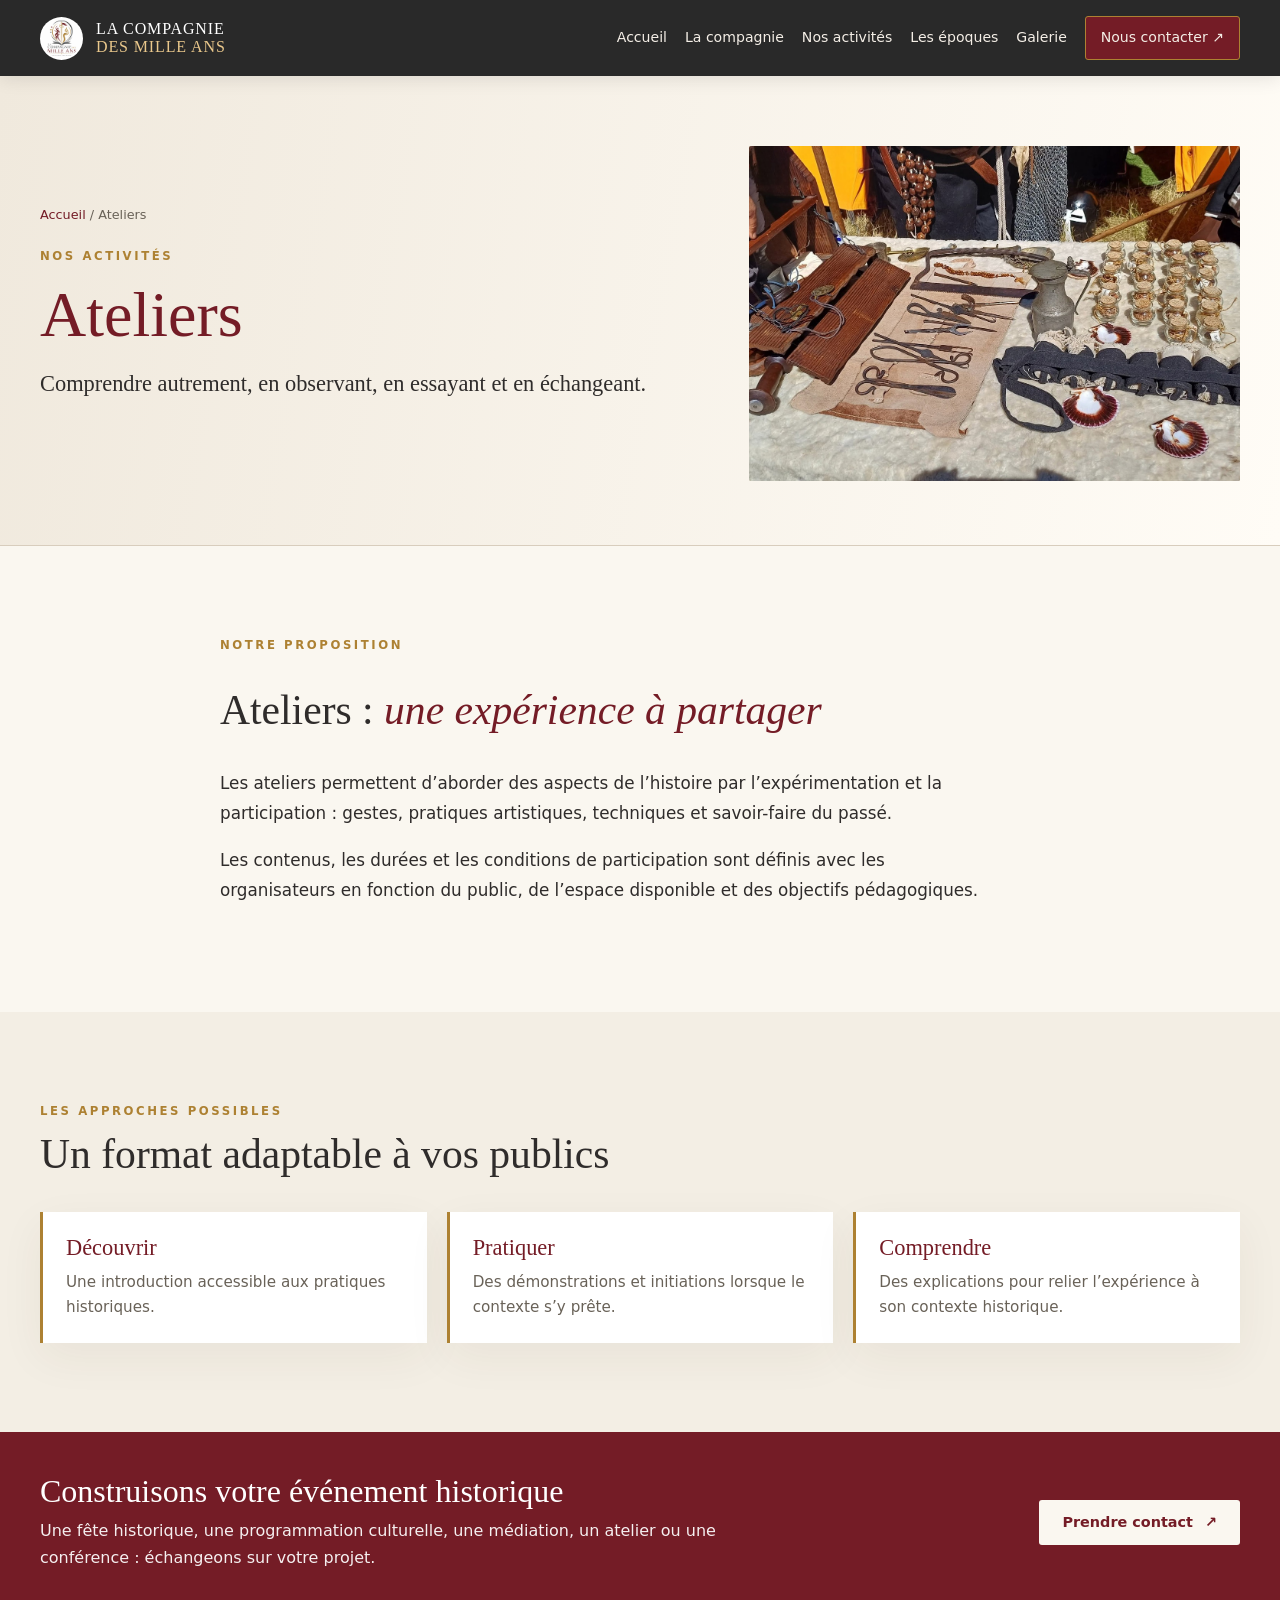
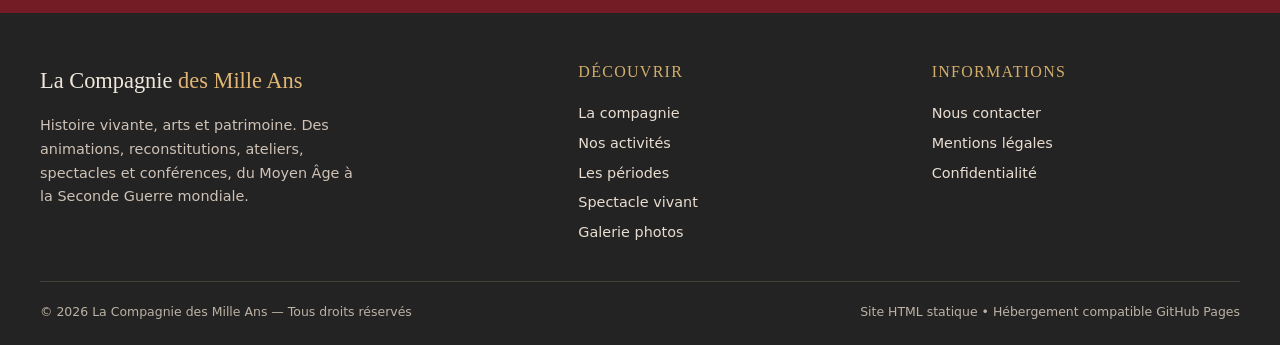
==== ateliers.html @ 69346e16 "Add files via upload" ====
<!doctype html><html lang="fr"><head><meta charset="utf-8"><meta name="viewport" content="width=device-width,initial-scale=1">
<title>Ateliers | La Compagnie des Mille Ans</title><meta name="description" content="Ateliers historiques participatifs pour différents publics."><meta name="theme-color" content="#292929">
<meta property="og:type" content="website"><meta property="og:site_name" content="La Compagnie des Mille Ans"><meta property="og:title" content="Ateliers"><meta property="og:description" content="Ateliers historiques participatifs pour différents publics.">
<link rel="icon" href="assets/images/favicon.svg" type="image/svg+xml"><link rel="stylesheet" href="assets/css/styles.css">
<script defer src="assets/js/config.js"></script><script defer src="assets/js/site.js"></script></head><body><a class="skip-link" href="#contenu">Aller au contenu</a>
<header class="site-header"><div class="container header-inner">
<a href="index.html" class="brand" aria-label="La Compagnie des Mille Ans, accueil"><img class="brand-mark" src="assets/images/logo-officiel.webp" width="43" height="43" alt=""><span class="brand-title">La Compagnie <strong>des Mille Ans</strong></span></a>
<button class="menu-toggle" type="button" aria-expanded="false" aria-controls="menu-principal" aria-label="Afficher le menu">☰</button>
<nav id="menu-principal" class="main-nav" aria-label="Navigation principale"><a class="nav-link" href="index.html">Accueil</a><a class="nav-link" href="compagnie.html">La compagnie</a><a class="nav-link" href="activites.html">Nos activités</a><a class="nav-link" href="periodes.html">Les époques</a><a class="nav-link" href="galerie.html">Galerie</a><a class="nav-link nav-cta" href="contact.html">Nous contacter ↗</a></nav></div></header>
<main id="contenu"><section class="page-banner"><div class="container page-banner-grid"><div><div class="breadcrumb"><a href="index.html">Accueil</a> / Ateliers</div><div class="eyebrow" style="margin-top:22px">Nos activités</div><h1>Ateliers</h1><p class="lead">Comprendre autrement, en observant, en essayant et en échangeant.</p></div><div class="photo-frame " data-photo="ateliers" data-alt="Atelier et savoir-faire" >
    <div class="placeholder" aria-label="Photographie de la compagnie"><span class="placeholder-symbol" aria-hidden="true">✦</span><strong>Atelier et savoir-faire</strong><small>Photographie de la compagnie</small></div></div></div></section><section class="section"><div class="narrow prose"><div class="eyebrow">Notre proposition</div><h2>Ateliers : <span class="burgundy italic">une expérience à partager</span></h2><p>Les ateliers permettent d’aborder des aspects de l’histoire par l’expérimentation et la participation : gestes, pratiques artistiques, techniques et savoir-faire du passé.</p><p>Les contenus, les durées et les conditions de participation sont définis avec les organisateurs en fonction du public, de l’espace disponible et des objectifs pédagogiques.</p></div></section>
<section class="section section-paper"><div class="container"><div class="section-header"><div class="eyebrow">Les approches possibles</div><h2>Un format adaptable à vos publics</h2></div><div class="info-grid"><div class="info-panel"><h3>Découvrir</h3><p>Une introduction accessible aux pratiques historiques.</p></div><div class="info-panel"><h3>Pratiquer</h3><p>Des démonstrations et initiations lorsque le contexte s’y prête.</p></div><div class="info-panel"><h3>Comprendre</h3><p>Des explications pour relier l’expérience à son contexte historique.</p></div></div></div></section><section class="cta-band"><div class="container cta-inner"><div><h2>Construisons votre événement historique</h2><p>Une fête historique, une programmation culturelle, une médiation, un atelier ou une conférence : échangeons sur votre projet.</p></div><a class="btn" href="contact.html">Prendre contact <span aria-hidden="true">↗</span></a></div></section></main><footer class="site-footer"><div class="container"><div class="footer-grid"><div>
<div class="footer-title">La Compagnie <span>des Mille Ans</span></div>
<p class="small" style="max-width:36ch;color:#cec2b6;margin-top:14px">Histoire vivante, arts et patrimoine. Des animations, reconstitutions, ateliers, spectacles et conférences, du Moyen Âge à la Seconde Guerre mondiale.</p>
</div><div class="footer-col"><h4>Découvrir</h4><a href="compagnie.html">La compagnie</a><a href="activites.html">Nos activités</a><a href="periodes.html">Les périodes</a><a href="spectacles.html">Spectacle vivant</a><a href="galerie.html">Galerie photos</a></div>
<div class="footer-col"><h4>Informations</h4><a href="contact.html">Nous contacter</a><a href="mentions-legales.html">Mentions légales</a><a href="confidentialite.html">Confidentialité</a></div></div>
<div class="footer-bottom"><span>© <span class="current-year">2026</span> La Compagnie des Mille Ans — Tous droits réservés</span><span>Site HTML statique • Hébergement compatible GitHub Pages</span></div></div></footer></body></html>
---- assets/css/styles.css ----
/* LA COMPAGNIE DES MILLE ANS — Charte inspirée du logo officiel.
   Bordeaux #741c26 | or vieilli #b38a3b | anthracite #2d2d2d | ivoire #faf7f0 */
:root{--burgundy:#741c26;--burgundy-dark:#55131c;--gold:#ad8132;--charcoal:#292929;--ink:#2f2c2b;--muted:#696258;--ivory:#faf7f0;--paper:#f3eee4;--edge:#d8cdbd;--white:#fff;--font-title:Georgia,'Times New Roman',serif;--font-body:system-ui,-apple-system,'Segoe UI',Roboto,Arial,sans-serif;--shadow:0 14px 45px rgba(62,46,36,.06)}
*{box-sizing:border-box}html{scroll-behavior:smooth;scroll-padding-top:90px}body{margin:0;background:var(--ivory);color:var(--ink);font-family:var(--font-body);font-size:16px;line-height:1.65}img{max-width:100%;display:block}a{color:inherit}button,input,textarea{font:inherit}button{cursor:pointer}a:focus-visible,button:focus-visible{outline:3px solid var(--gold);outline-offset:4px}h1,h2,h3,h4,p{margin-top:0}h1,h2,h3,h4{font-family:var(--font-title);font-weight:normal;line-height:1.12}h1{font-size:clamp(2.6rem,5vw,5rem)}h2{font-size:clamp(2rem,3.25vw,3.5rem)}h3{font-size:1.65rem}p{max-width:72ch}.container{width:min(1200px,calc(100% - 44px));margin-inline:auto}.narrow{width:min(840px,calc(100% - 44px));margin-inline:auto}.eyebrow{font-size:.73rem;letter-spacing:.22em;text-transform:uppercase;color:var(--gold);font-weight:750}.burgundy{color:var(--burgundy)}.gold{color:var(--gold)}.italic{font-style:italic}.small{font-size:.9rem}.muted{color:var(--muted)}.line{width:64px;height:2px;background:var(--gold);margin:20px 0}.rule{border:0;border-top:1px solid var(--edge);margin:25px 0}.sr-only{position:absolute;width:1px;height:1px;clip:rect(0 0 0 0);overflow:hidden;white-space:nowrap}.skip-link{position:absolute;top:-100px;left:12px;z-index:999;background:var(--white);padding:12px}.skip-link:focus{top:12px}.tag{display:inline-flex;gap:.5em;align-items:center;border:1px solid #c8b8a0;border-radius:99px;padding:4px 12px;color:#735b43;font-size:.78rem}
/* top navigation */
.site-header{background:var(--charcoal);color:var(--white);position:sticky;top:0;z-index:40;box-shadow:0 2px 18px rgba(0,0,0,.11)}.header-inner{display:flex;justify-content:space-between;gap:20px;align-items:center;min-height:76px}.brand{display:flex;align-items:center;gap:13px;text-decoration:none;min-width:260px}.brand-mark{width:43px;height:43px;object-fit:contain;background:#fff;border-radius:50%;padding:2px}.brand-title{font-family:var(--font-title);font-size:1rem;line-height:1.1;letter-spacing:.055em;text-transform:uppercase}.brand-title strong{display:block;color:#eac88c;font-weight:normal}.main-nav{display:flex;align-items:center;gap:clamp(12px,1.4vw,25px)}.nav-link{font-size:.88rem;white-space:nowrap;text-decoration:none;color:#f4eee6;transition:color .18s}.nav-link:hover,.nav-link[aria-current=page]{color:#e2b568}.nav-link[aria-current=page]{border-bottom:1px solid #e2b568}.nav-cta{border:1px solid var(--gold);background:var(--burgundy);padding:9px 15px;border-radius:3px}.nav-cta:hover{background:#8b2631;color:white}.menu-toggle{display:none;border:1px solid #c2a36c;background:transparent;color:white;border-radius:4px;padding:8px 11px;font-size:1.3rem;line-height:1}
/* buttons */
.btn{display:inline-flex;text-align:center;justify-content:center;align-items:center;gap:12px;text-decoration:none;border:1px solid transparent;padding:12px 22px;font-weight:650;font-size:.9rem;line-height:1.3;border-radius:3px;transition:transform .15s,background .15s,color .15s}.btn:hover{transform:translateY(-2px)}.btn-primary{background:var(--burgundy);color:white}.btn-primary:hover{background:var(--burgundy-dark)}.btn-outline{border-color:var(--gold);background:transparent;color:var(--ink)}.btn-outline:hover{background:#eee3d1}.btn-gold{background:var(--gold);color:#171310}.btn-row{display:flex;gap:12px;flex-wrap:wrap}.text-link{color:var(--burgundy);text-decoration:none;font-weight:650;border-bottom:1px solid var(--gold)}.text-link:hover{color:var(--gold)}
/* site */
.section{padding:clamp(62px,7vw,96px) 0}.section-sm{padding:52px 0}.section-paper{background:var(--paper)}.section-dark{background:var(--charcoal);color:#fbf3e8}.section-dark .muted{color:#cdc1b0}.section-header{max-width:780px;margin-bottom:34px}.section-header h2{margin:10px 0 15px}.section-header p{color:var(--muted)}.section-dark .section-header p{color:#d7cbbd}.split{display:grid;grid-template-columns:1fr 1fr;gap:clamp(32px,6vw,84px);align-items:center}.intro-row{display:grid;grid-template-columns:300px 1fr;align-items:center;gap:60px;margin-bottom:35px}.intro-row h2{margin:0}.intro-copy{border-left:2px solid var(--gold);padding-left:32px;font-size:1.09rem}.intro-copy p{margin:0}
/* hero */
.hero{padding:48px 0 35px;background:radial-gradient(ellipse at top left,#fffefb 0%,var(--ivory) 62%)}.hero-grid{display:grid;grid-template-columns:minmax(360px,.78fr) minmax(0,1.22fr);align-items:stretch;min-height:505px;gap:48px}.hero-content{display:flex;flex-direction:column;align-items:flex-start;justify-content:center;padding:8px 0 20px}.hero-logo{width:min(325px,75%);height:auto;margin-bottom:10px;mix-blend-mode:multiply}.hero-content h1{font-size:clamp(1.9rem,3vw,3rem);line-height:1.14;color:var(--burgundy);margin:8px 0 16px}.hero-content p{font-size:1rem;margin-bottom:23px}.hero-photos{display:grid;grid-template-columns:1.1fr .9fr;grid-template-rows:1fr 1fr;gap:10px;min-height:440px;padding:5px 0}.hero-photos .photo-frame:first-child{grid-row:span 2}.hero-photos .photo-frame{min-height:0}.period-statement{margin-top:24px;padding:21px 12px;border-block:1px solid var(--edge);text-align:center;letter-spacing:.2em;text-transform:uppercase;color:var(--burgundy);font-family:var(--font-title);font-size:clamp(.8rem,1.25vw,1.03rem)}.period-statement::before,.period-statement::after{content:'✦';color:var(--gold);padding:0 17px}
/* photographic elements: until personal photos are inserted, honest neutral placeholders */
.photo-frame{position:relative;isolation:isolate;overflow:hidden;background:linear-gradient(145deg,#d4c8b6,#aa9479);min-height:220px;border-radius:2px}.photo-frame::before{content:'';position:absolute;inset:0;background:linear-gradient(135deg,rgba(255,255,255,.25),transparent 46%,rgba(35,25,20,.2));z-index:0}.photo-frame .placeholder{position:absolute;inset:0;display:flex;flex-direction:column;align-items:center;justify-content:center;gap:9px;text-align:center;color:#4c3c30;padding:20px;z-index:0}.placeholder .placeholder-symbol{font-family:var(--font-title);font-size:3.5rem;opacity:.5;line-height:1}.placeholder strong{font-family:var(--font-title);font-size:1.25rem;font-weight:normal}.placeholder small{font-family:var(--font-body);font-size:.7rem;letter-spacing:.09em;text-transform:uppercase;opacity:.75}.photo-img{display:block;width:100%;height:100%;object-fit:cover;position:absolute;inset:0;z-index:1}.photo-frame.has-photo .placeholder{display:none}.photo-frame[data-photo="feu"]{background:linear-gradient(145deg,#5f4038,#1e1b1a)}.photo-frame[data-photo="feu"] .placeholder{color:#e4b774}.photo-frame[data-photo="guerre"]{background:linear-gradient(145deg,#a9a898,#60675d)}.photo-frame[data-photo="renaissance"]{background:linear-gradient(145deg,#bd9f85,#694d47)}.photo-frame[data-photo="medieval"]{background:linear-gradient(145deg,#c5b7a0,#837363)}
/* activity cards */
.cards-grid{display:grid;grid-template-columns:repeat(4,minmax(0,1fr));gap:20px}.activity-card{background:#fffefa;border:1px solid var(--edge);box-shadow:var(--shadow);display:flex;flex-direction:column;min-width:0;transition:transform .15s}.activity-card:hover{transform:translateY(-4px)}.activity-card .photo-frame{min-height:165px;aspect-ratio:1.6}.activity-card-body{padding:21px 22px 25px;display:flex;flex-direction:column;flex:1}.activity-card h3{font-size:1.52rem;margin:0 0 9px;color:var(--burgundy)}.activity-card p{font-size:.88rem;line-height:1.6;flex:1;color:#514a43}.activity-card .card-link{align-self:flex-start;margin-top:14px;text-decoration:none;color:var(--burgundy);font-size:.9rem;font-weight:700;border-bottom:1px solid var(--gold);padding-bottom:2px}.activity-card .card-link:hover{color:var(--gold)}
.feature-list{display:grid;grid-template-columns:repeat(3,1fr);gap:22px}.feature-item .photo-frame{height:215px}.feature-item h3{color:#f5e8d8;margin:18px 0 8px}.feature-item p{color:#cfc1b0;font-size:.9rem}.feature-item a{color:#e7bd71}.era-grid{display:grid;grid-template-columns:repeat(4,1fr);gap:16px}.era-card{border:1px solid var(--edge);padding:28px 20px;background:#fffdf8;text-decoration:none;min-height:178px;transition:transform .2s}.era-card:hover{transform:translateY(-3px)}.era-number{font-family:var(--font-title);font-size:2.65rem;color:var(--gold);line-height:1}.era-card h3{font-size:1.22rem;color:var(--burgundy);margin:12px 0 3px}.era-card p{font-size:.86rem;color:var(--muted);margin:0}
/* internal page headers */
.page-banner{background:linear-gradient(100deg,#f0e9dd,#fffcf6);border-bottom:1px solid var(--edge);padding:70px 0 64px}.page-banner-grid{display:grid;grid-template-columns:1.15fr .85fr;gap:45px;align-items:center}.page-banner h1{color:var(--burgundy);margin:13px 0 17px}.page-banner .lead{font-family:var(--font-title);font-size:clamp(1.15rem,1.75vw,1.45rem);line-height:1.45}.page-banner .photo-frame{height:335px}.breadcrumb{color:var(--muted);font-size:.8rem}.breadcrumb a{text-decoration:none;color:var(--burgundy)}.prose p{font-size:1.05rem;line-height:1.8}.prose h2{margin-top:32px}.info-grid{display:grid;grid-template-columns:repeat(3,1fr);gap:20px}.info-panel{background:white;border-left:3px solid var(--gold);padding:23px;box-shadow:var(--shadow)}.info-panel h3{font-size:1.4rem;color:var(--burgundy);margin:0 0 10px}.info-panel p{font-size:.95rem;color:var(--muted);margin:0}.quote{border-left:3px solid var(--gold);padding:20px 30px;background:#fffaf1;font-family:var(--font-title);font-size:1.4rem;color:var(--burgundy)}.cta-band{background:var(--burgundy);color:white;padding:42px 0}.cta-inner{display:flex;justify-content:space-between;align-items:center;gap:30px}.cta-band h2{font-size:2rem;margin:0 0 8px}.cta-band p{margin:0;opacity:.93}.cta-band .btn{background:var(--ivory);color:var(--burgundy)}
/* gallery */
.gallery-filters{display:flex;flex-wrap:wrap;gap:8px;margin-bottom:28px}.filter-button{border:1px solid var(--edge);background:white;color:var(--ink);padding:9px 16px;border-radius:2px;font-size:.85rem}.filter-button.is-selected{background:var(--burgundy);border-color:var(--burgundy);color:white}.gallery-grid{display:grid;grid-template-columns:repeat(3,minmax(0,1fr));gap:20px}.gallery-item{border:1px solid var(--edge);background:white}.gallery-item[hidden]{display:none}.gallery-item button{display:block;padding:0;background:transparent;border:0;width:100%;text-align:left;color:inherit;cursor:zoom-in}.gallery-item .photo-frame{height:235px}.gallery-caption{display:block;padding:14px 16px;color:var(--burgundy);font-family:var(--font-title);font-size:1.17rem}.gallery-dialog{border:0;padding:16px;background:#fbf7ef;max-width:min(1100px,95vw);max-height:94vh}.gallery-dialog::backdrop{background:rgba(0,0,0,.85)}.gallery-dialog img{max-height:78vh;margin:auto;object-fit:contain}.dialog-close{float:right;margin-bottom:10px;background:var(--burgundy);color:white;border:0;padding:7px 12px}.gallery-dialog p{margin:12px 4px 0}
/* contact */
.contact-grid{display:grid;grid-template-columns:.8fr 1.2fr;gap:45px;align-items:start}.contact-aside{background:var(--paper);padding:30px;border-left:3px solid var(--gold)}.contact-aside h2{font-size:2rem}.contact-aside ul{padding-left:22px}.google-form-wrapper{background:white;border:1px solid var(--edge);padding:18px;min-height:550px}.google-form-iframe{width:100%;border:0;min-height:900px;display:block}.form-setup-message{border:1px dashed #b9a17d;background:#fbf8f1;padding:35px;margin:0;text-align:center}.form-setup-message h3{color:var(--burgundy)}.form-error{color:#a32833;font-weight:700}.contact-links a{display:block;margin-bottom:9px;color:var(--burgundy);word-break:break-all}.notice{background:#f4ebdc;border-left:3px solid var(--gold);padding:16px 20px;font-size:.9rem}.notice a{color:var(--burgundy)}
/* footer */
.site-footer{background:#242323;color:#eee7dc;padding:50px 0 22px}.footer-grid{display:grid;grid-template-columns:1.6fr 1fr 1fr;gap:45px;padding-bottom:30px}.footer-title{font-family:var(--font-title);font-size:1.4rem}.footer-title span{color:#e0b774}.footer-col h4{color:#d2ae6b;font-size:1rem;letter-spacing:.08em;text-transform:uppercase}.footer-col a{display:block;margin:6px 0;font-size:.9rem;text-decoration:none;color:#e8ddd0}.footer-col a:hover{color:#eac57f}.footer-bottom{display:flex;justify-content:space-between;gap:20px;flex-wrap:wrap;border-top:1px solid #45403a;padding-top:20px;color:#bcb2a5;font-size:.78rem}.footer-bottom a{color:#eac57f}
/* responsive */
@media(max-width:1080px){.brand{min-width:210px}.main-nav{gap:11px}.nav-link{font-size:.82rem}.cards-grid{grid-template-columns:repeat(2,1fr)}.hero-grid{grid-template-columns:.9fr 1.1fr;gap:24px}.hero-logo{width:240px}}
@media(max-width:810px){.header-inner{min-height:66px}.menu-toggle{display:block}.main-nav{display:none;position:absolute;left:0;right:0;top:100%;background:#2e2d2b;flex-direction:column;align-items:stretch;padding:18px 22px 26px;box-shadow:0 12px 20px rgba(0,0,0,.2)}.main-nav.is-open{display:flex}.nav-link{font-size:1rem;padding:11px 0}.nav-cta{text-align:center}.hero-grid,.split,.page-banner-grid,.contact-grid{grid-template-columns:1fr}.hero{padding-top:26px}.hero-grid{min-height:0}.hero-content{align-items:center;text-align:center}.hero-content p{margin-inline:auto}.hero-logo{width:260px}.hero-photos{min-height:320px;grid-template-rows:180px 180px}.intro-row{grid-template-columns:1fr;gap:18px}.intro-copy{padding-left:22px}.feature-list{grid-template-columns:1fr 1fr}.era-grid{grid-template-columns:repeat(2,1fr)}.info-grid{grid-template-columns:1fr}.gallery-grid{grid-template-columns:repeat(2,1fr)}.footer-grid{grid-template-columns:1fr 1fr}.footer-grid>div:first-child{grid-column:span 2}.page-banner{padding:40px 0}.page-banner .photo-frame{height:280px}.cta-inner{align-items:flex-start;flex-direction:column}}
@media(max-width:560px){.container,.narrow{width:min(100% - 30px,1200px)}h1{font-size:2.5rem}.brand{min-width:0}.brand-title{font-size:.88rem}.brand-mark{height:37px;width:37px}.hero-grid{gap:10px}.hero-content h1{font-size:1.9rem}.hero-logo{width:225px}.hero-photos{gap:6px;grid-template-rows:145px 145px;min-height:296px}.hero-photos .placeholder strong{font-size:.88rem}.placeholder .placeholder-symbol{font-size:2rem}.period-statement{font-size:.75rem;line-height:1.65}.period-statement::before,.period-statement::after{padding:0 5px}.section{padding:55px 0}.cards-grid,.feature-list,.era-grid,.gallery-grid{grid-template-columns:1fr}.activity-card .photo-frame{height:205px}.intro-copy{font-size:1rem}.btn-row{justify-content:center}.footer-grid{grid-template-columns:1fr;gap:20px}.footer-grid>div:first-child{grid-column:auto}.page-banner .photo-frame{height:235px}.google-form-wrapper{padding:5px}.google-form-iframe{min-height:1120px}.gallery-item .photo-frame{height:235px}}
@media(prefers-reduced-motion:reduce){*,*::before,*::after{scroll-behavior:auto!important;transition:none!important}}

/* Page La compagnie — section Qui sommes-nous (5 membres fondateurs).
   Portraits à remplacer : assets/photos/equipe-{thierry,sandrine,garance,igor,come}.jpg */
.team-section{border-top:1px solid var(--edge)}
.team-section-intro { max-width: 100%;margin-bottom: 34px;}
.team-section-intro p {max-width: 100%;}
.team-grid{display:grid;grid-template-columns:repeat(6,minmax(0,1fr));gap:24px}
.team-card{grid-column:span 2;background:#fffdf8;border:1px solid var(--edge);display:flex;flex-direction:column;min-width:0;box-shadow:var(--shadow)}
.team-card:nth-child(4){grid-column:2 / span 2}
.team-card:nth-child(5){grid-column:4 / span 2}
.team-portrait{width:100%;min-height:0;aspect-ratio:5/4;border-radius:0;background:linear-gradient(135deg,#e3dacf,#c6b39c)}
.team-portrait::after{content:'';position:absolute;bottom:0;left:0;right:0;height:3px;background:linear-gradient(90deg,var(--burgundy),var(--gold));z-index:2}
.team-portrait .photo-img{object-fit:cover;object-position:50% 24%}
.team-placeholder{color:#6b4c43!important;gap:8px!important}
.team-initials{font-family:var(--font-title);font-size:clamp(3.2rem,5vw,5.2rem);font-weight:normal;line-height:1;color:var(--burgundy);opacity:.77}
.team-placeholder small{font-weight:650;letter-spacing:.13em!important}
.team-card-content{padding:23px 23px 26px;flex:1;display:flex;flex-direction:column}
.team-card h3{font-size:1.95rem;margin:0 0 7px;color:var(--burgundy)}
.team-role{color:#89652c;font-size:.79rem;font-weight:750;letter-spacing:.045em;line-height:1.4;min-height:2.4em;margin:0 0 17px;text-transform:uppercase}
.team-bio{font-size:.94rem;line-height:1.65;margin:0 0 14px;color:#3e3731}
.team-todo{font-size:.88rem;line-height:1.55;color:#746b60;font-style:italic;margin:auto 0 0;border-top:1px solid var(--edge);padding-top:13px}
@media(max-width:980px){.team-grid{grid-template-columns:repeat(2,minmax(0,1fr));gap:19px}.team-card,.team-card:nth-child(4),.team-card:nth-child(5){grid-column:auto}.team-card:last-child{grid-column:1/-1;max-width:calc(50% - 10px);width:100%;justify-self:center}}
@media(max-width:610px){.team-grid{grid-template-columns:1fr;gap:17px}.team-card:last-child{grid-column:auto;max-width:none}.team-portrait{aspect-ratio:6/4}.team-card-content{padding:22px}.team-role{min-height:0}.team-section-intro{margin-bottom:23px}}
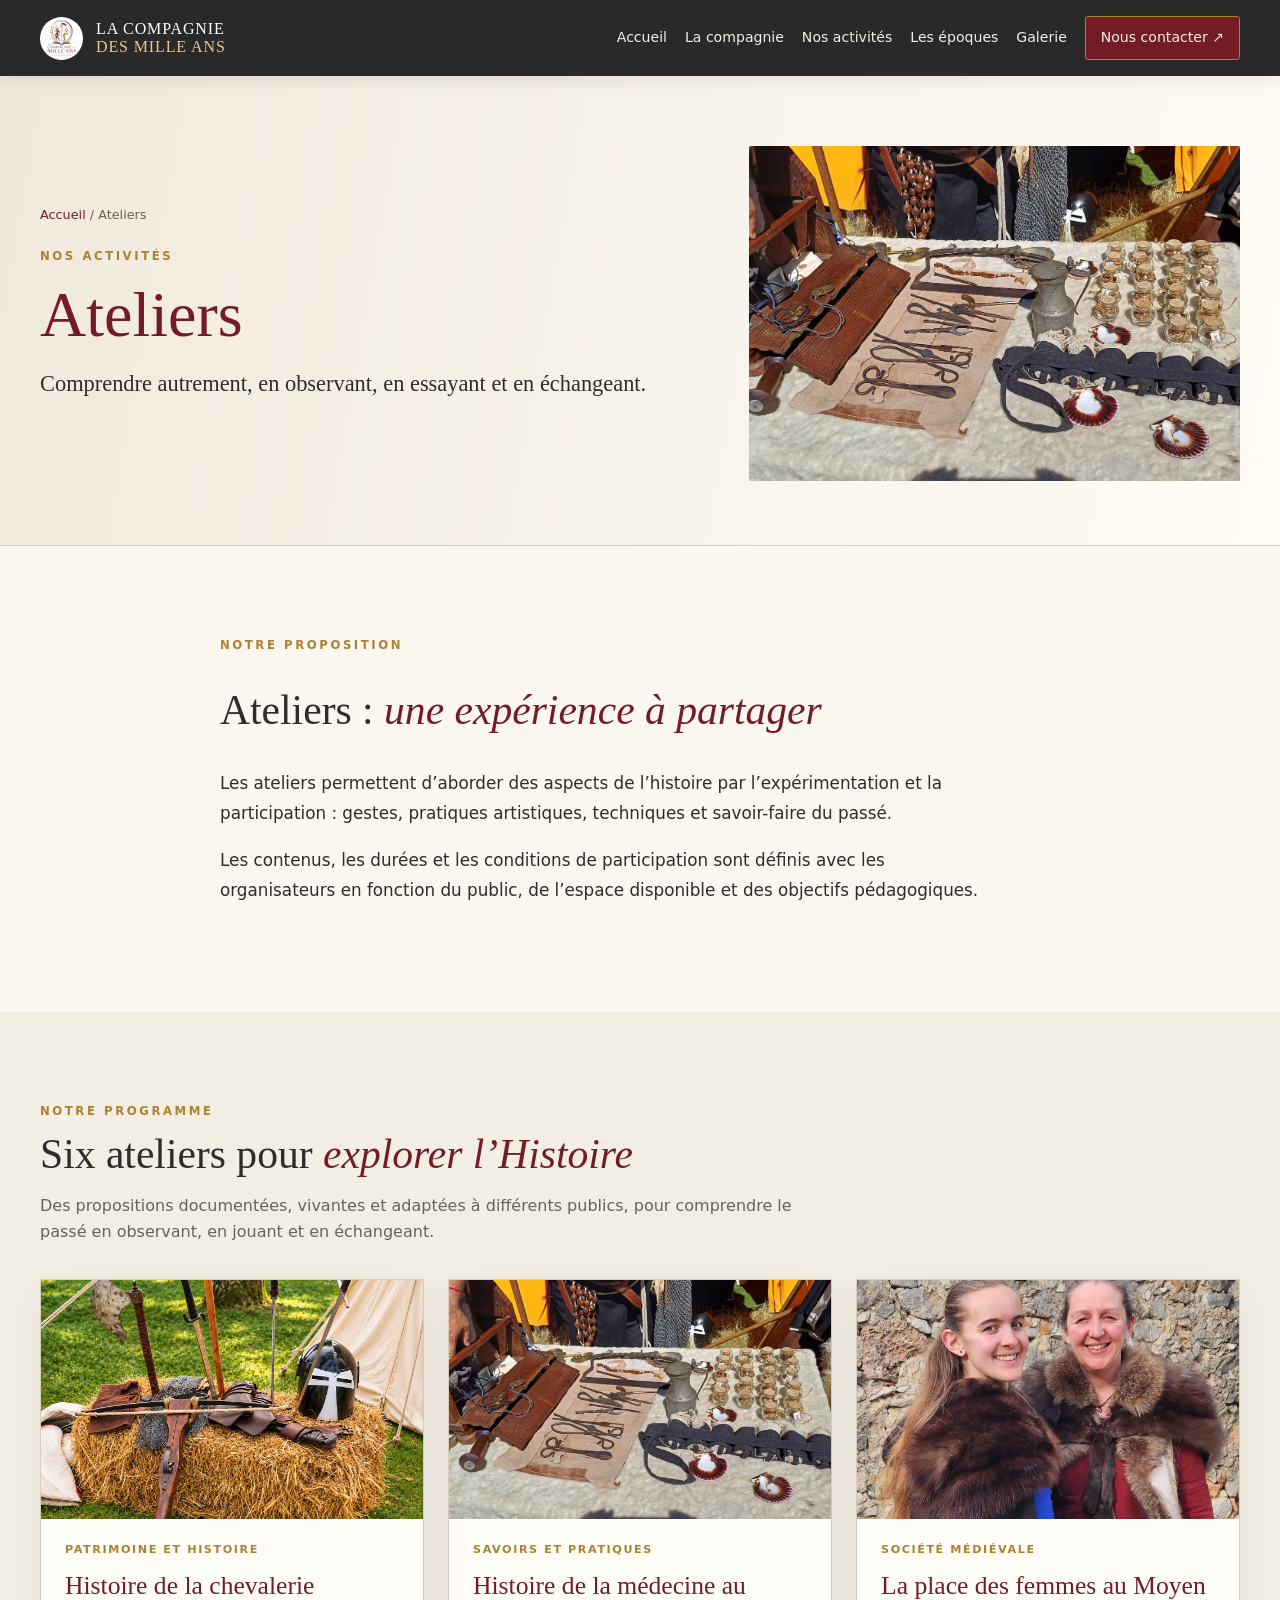
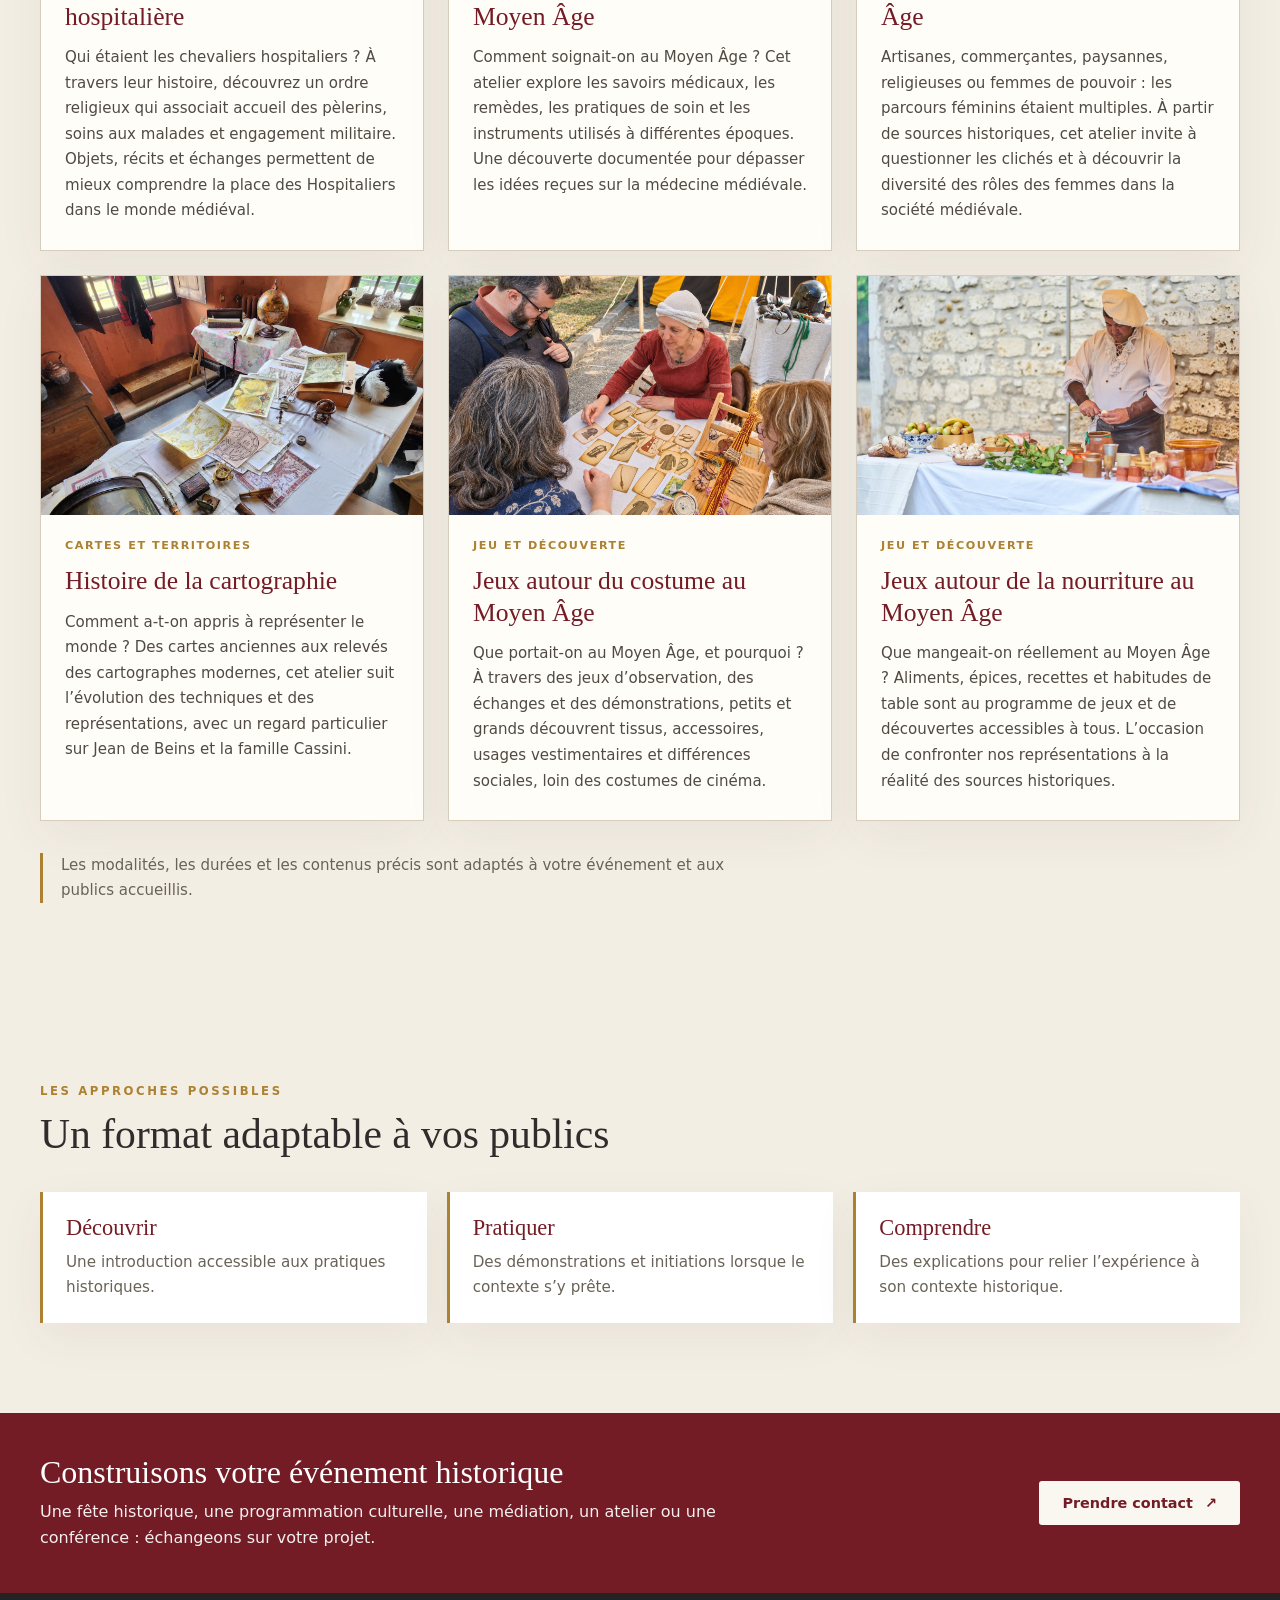
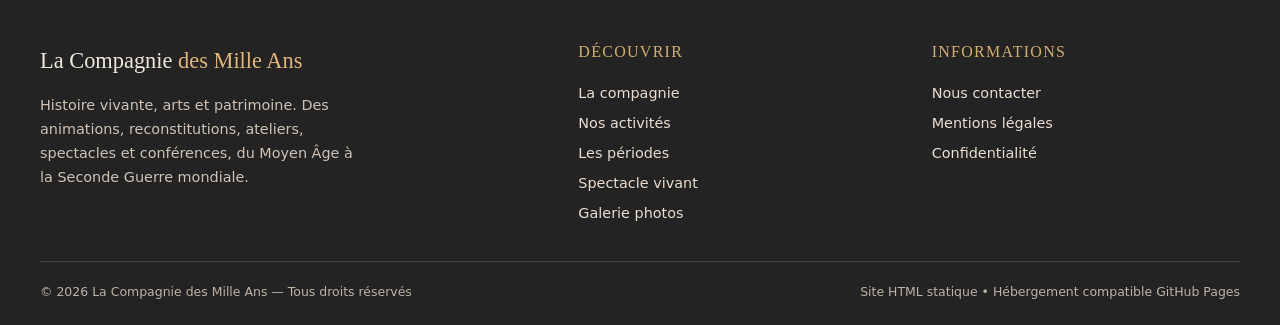
==== commit 92803921: "Add files via upload" ====
--- a/ateliers.html
+++ b/ateliers.html
@@ -1,7 +1,7 @@
 <!doctype html><html lang="fr"><head><meta charset="utf-8"><meta name="viewport" content="width=device-width,initial-scale=1">
 <title>Ateliers | La Compagnie des Mille Ans</title><meta name="description" content="Ateliers historiques participatifs pour différents publics."><meta name="theme-color" content="#292929">
 <meta property="og:type" content="website"><meta property="og:site_name" content="La Compagnie des Mille Ans"><meta property="og:title" content="Ateliers"><meta property="og:description" content="Ateliers historiques participatifs pour différents publics.">
-<link rel="icon" href="assets/images/favicon.svg" type="image/svg+xml"><link rel="stylesheet" href="assets/css/styles.css">
+<link rel="icon" href="assets/images/favicon.svg" type="image/svg+xml"><link rel="stylesheet" href="assets/css/styles.css"><link rel="stylesheet" href="assets/css/ateliers.css">
 <script defer src="assets/js/config.js"></script><script defer src="assets/js/site.js"></script></head><body><a class="skip-link" href="#contenu">Aller au contenu</a>
 <header class="site-header"><div class="container header-inner">
 <a href="index.html" class="brand" aria-label="La Compagnie des Mille Ans, accueil"><img class="brand-mark" src="assets/images/logo-officiel.webp" width="43" height="43" alt=""><span class="brand-title">La Compagnie <strong>des Mille Ans</strong></span></a>
@@ -9,6 +9,66 @@
 <nav id="menu-principal" class="main-nav" aria-label="Navigation principale"><a class="nav-link" href="index.html">Accueil</a><a class="nav-link" href="compagnie.html">La compagnie</a><a class="nav-link" href="activites.html">Nos activités</a><a class="nav-link" href="periodes.html">Les époques</a><a class="nav-link" href="galerie.html">Galerie</a><a class="nav-link nav-cta" href="contact.html">Nous contacter ↗</a></nav></div></header>
 <main id="contenu"><section class="page-banner"><div class="container page-banner-grid"><div><div class="breadcrumb"><a href="index.html">Accueil</a> / Ateliers</div><div class="eyebrow" style="margin-top:22px">Nos activités</div><h1>Ateliers</h1><p class="lead">Comprendre autrement, en observant, en essayant et en échangeant.</p></div><div class="photo-frame " data-photo="ateliers" data-alt="Atelier et savoir-faire" >
     <div class="placeholder" aria-label="Photographie de la compagnie"><span class="placeholder-symbol" aria-hidden="true">✦</span><strong>Atelier et savoir-faire</strong><small>Photographie de la compagnie</small></div></div></div></section><section class="section"><div class="narrow prose"><div class="eyebrow">Notre proposition</div><h2>Ateliers : <span class="burgundy italic">une expérience à partager</span></h2><p>Les ateliers permettent d’aborder des aspects de l’histoire par l’expérimentation et la participation : gestes, pratiques artistiques, techniques et savoir-faire du passé.</p><p>Les contenus, les durées et les conditions de participation sont définis avec les organisateurs en fonction du public, de l’espace disponible et des objectifs pédagogiques.</p></div></section>
+<section class="section section-paper atelier-sujets-section" id="nos-ateliers" aria-labelledby="nos-ateliers-titre">
+  <div class="container">
+    <div class="section-header atelier-sujets-heading">
+      <div class="eyebrow">Notre programme</div>
+      <h2 id="nos-ateliers-titre">Six ateliers pour <span class="burgundy italic">explorer l’Histoire</span></h2>
+      <p>Des propositions documentées, vivantes et adaptées à différents publics, pour comprendre le passé en observant, en jouant et en échangeant.</p>
+    </div>
+    <div class="atelier-topics-grid">
+      <article class="atelier-topic-card">
+        <img class="atelier-topic-image" src="assets/photos/atelier-chevalerie.jpg" alt="Reconstitution médiévale et présentation d’objets historiques" width="526" height="329" loading="lazy" decoding="async">
+        <div class="atelier-topic-body">
+          <span class="atelier-topic-kicker">Patrimoine et histoire</span>
+          <h3>Histoire de la chevalerie hospitalière</h3>
+          <p>Qui étaient les chevaliers hospitaliers ? À travers leur histoire, découvrez un ordre religieux qui associait accueil des pèlerins, soins aux malades et engagement militaire. Objets, récits et échanges permettent de mieux comprendre la place des Hospitaliers dans le monde médiéval.</p>
+        </div>
+      </article>
+      <article class="atelier-topic-card">
+        <img class="atelier-topic-image" src="assets/photos/atelier-medecine.jpg" alt="Instruments et objets présentés lors d’un atelier historique" width="1200" height="750" loading="lazy" decoding="async">
+        <div class="atelier-topic-body">
+          <span class="atelier-topic-kicker">Savoirs et pratiques</span>
+          <h3>Histoire de la médecine au Moyen Âge</h3>
+          <p>Comment soignait-on au Moyen Âge ? Cet atelier explore les savoirs médicaux, les remèdes, les pratiques de soin et les instruments utilisés à différentes époques. Une découverte documentée pour dépasser les idées reçues sur la médecine médiévale.</p>
+        </div>
+      </article>
+      <article class="atelier-topic-card">
+        <img class="atelier-topic-image" src="assets/photos/atelier-femmes.jpg" alt="Deux reconstitutrices vêtues de costumes historiques" width="1200" height="750" loading="lazy" decoding="async">
+        <div class="atelier-topic-body">
+          <span class="atelier-topic-kicker">Société médiévale</span>
+          <h3>La place des femmes au Moyen Âge</h3>
+          <p>Artisanes, commerçantes, paysannes, religieuses ou femmes de pouvoir : les parcours féminins étaient multiples. À partir de sources historiques, cet atelier invite à questionner les clichés et à découvrir la diversité des rôles des femmes dans la société médiévale.</p>
+        </div>
+      </article>
+      <article class="atelier-topic-card">
+        <img class="atelier-topic-image" src="assets/photos/atelier-cartographie.jpg" alt="Démonstration de cartographie historique autour de cartes anciennes" width="1200" height="750" loading="lazy" decoding="async">
+        <div class="atelier-topic-body">
+          <span class="atelier-topic-kicker">Cartes et territoires</span>
+          <h3>Histoire de la cartographie</h3>
+          <p>Comment a-t-on appris à représenter le monde ? Des cartes anciennes aux relevés des cartographes modernes, cet atelier suit l’évolution des techniques et des représentations, avec un regard particulier sur Jean de Beins et la famille Cassini.</p>
+        </div>
+      </article>
+      <article class="atelier-topic-card">
+        <img class="atelier-topic-image" src="assets/photos/atelier-costume.jpg" alt="Costume historique présenté dans un décor patrimonial" width="1200" height="750" loading="lazy" decoding="async">
+        <div class="atelier-topic-body">
+          <span class="atelier-topic-kicker">Jeu et découverte</span>
+          <h3>Jeux autour du costume au Moyen Âge</h3>
+          <p>Que portait-on au Moyen Âge, et pourquoi ? À travers des jeux d’observation, des échanges et des démonstrations, petits et grands découvrent tissus, accessoires, usages vestimentaires et différences sociales, loin des costumes de cinéma.</p>
+        </div>
+      </article>
+      <article class="atelier-topic-card">
+        <img class="atelier-topic-image" src="assets/photos/atelier-nourriture.jpg" alt="Démonstration de cuisine historique avec aliments et ustensiles" width="1200" height="750" loading="lazy" decoding="async">
+        <div class="atelier-topic-body">
+          <span class="atelier-topic-kicker">Jeu et découverte</span>
+          <h3>Jeux autour de la nourriture au Moyen Âge</h3>
+          <p>Que mangeait-on réellement au Moyen Âge ? Aliments, épices, recettes et habitudes de table sont au programme de jeux et de découvertes accessibles à tous. L’occasion de confronter nos représentations à la réalité des sources historiques.</p>
+        </div>
+      </article>
+    </div>
+    <p class="atelier-sujets-note">Les modalités, les durées et les contenus précis sont adaptés à votre événement et aux publics accueillis.</p>
+  </div>
+</section>
 <section class="section section-paper"><div class="container"><div class="section-header"><div class="eyebrow">Les approches possibles</div><h2>Un format adaptable à vos publics</h2></div><div class="info-grid"><div class="info-panel"><h3>Découvrir</h3><p>Une introduction accessible aux pratiques historiques.</p></div><div class="info-panel"><h3>Pratiquer</h3><p>Des démonstrations et initiations lorsque le contexte s’y prête.</p></div><div class="info-panel"><h3>Comprendre</h3><p>Des explications pour relier l’expérience à son contexte historique.</p></div></div></div></section><section class="cta-band"><div class="container cta-inner"><div><h2>Construisons votre événement historique</h2><p>Une fête historique, une programmation culturelle, une médiation, un atelier ou une conférence : échangeons sur votre projet.</p></div><a class="btn" href="contact.html">Prendre contact <span aria-hidden="true">↗</span></a></div></section></main><footer class="site-footer"><div class="container"><div class="footer-grid"><div>
 <div class="footer-title">La Compagnie <span>des Mille Ans</span></div>
 <p class="small" style="max-width:36ch;color:#cec2b6;margin-top:14px">Histoire vivante, arts et patrimoine. Des animations, reconstitutions, ateliers, spectacles et conférences, du Moyen Âge à la Seconde Guerre mondiale.</p>
--- a/assets/css/ateliers.css
+++ b/assets/css/ateliers.css
@@ -0,0 +1,64 @@
+/* Ateliers — styles spécifiques à la page, sans modification du CSS commun */
+.atelier-sujets-heading { max-width: 860px; }
+.atelier-sujets-heading p { max-width: 78ch; }
+.atelier-topics-grid {
+  display: grid;
+  grid-template-columns: repeat(3, minmax(0, 1fr));
+  gap: 24px;
+}
+.atelier-topic-card {
+  min-width: 0;
+  overflow: hidden;
+  display: flex;
+  flex-direction: column;
+  background: #fffdf8;
+  border: 1px solid var(--edge, #dfd2be);
+  box-shadow: var(--shadow, 0 8px 26px rgba(0,0,0,.08));
+}
+.atelier-topic-image {
+  display: block;
+  width: 100%;
+  aspect-ratio: 8 / 5;
+  height: auto;
+  object-fit: cover;
+  background: #e4dbcf;
+}
+.atelier-topic-body {
+  padding: 22px 24px 26px;
+  display: flex;
+  flex-direction: column;
+  flex: 1;
+}
+.atelier-topic-kicker {
+  color: var(--gold, #a98134);
+  font-weight: 700;
+  font-size: .70rem;
+  letter-spacing: .14em;
+  text-transform: uppercase;
+}
+.atelier-topic-card h3 {
+  font-size: clamp(1.35rem, 2vw, 1.65rem);
+  line-height: 1.22;
+  color: var(--burgundy, #76202c);
+  margin: 10px 0 13px;
+}
+.atelier-topic-card p {
+  color: #514a43;
+  font-size: .94rem;
+  line-height: 1.7;
+  margin: 0;
+}
+.atelier-sujets-note {
+  border-left: 3px solid var(--gold, #a98134);
+  padding-left: 18px;
+  margin: 32px 0 0;
+  color: var(--muted, #625a53);
+  font-size: .94rem;
+}
+@media (max-width: 980px) {
+  .atelier-topics-grid { grid-template-columns: repeat(2, minmax(0, 1fr)); gap: 20px; }
+}
+@media (max-width: 600px) {
+  .atelier-topics-grid { grid-template-columns: 1fr; gap: 18px; }
+  .atelier-topic-body { padding: 20px; }
+}
